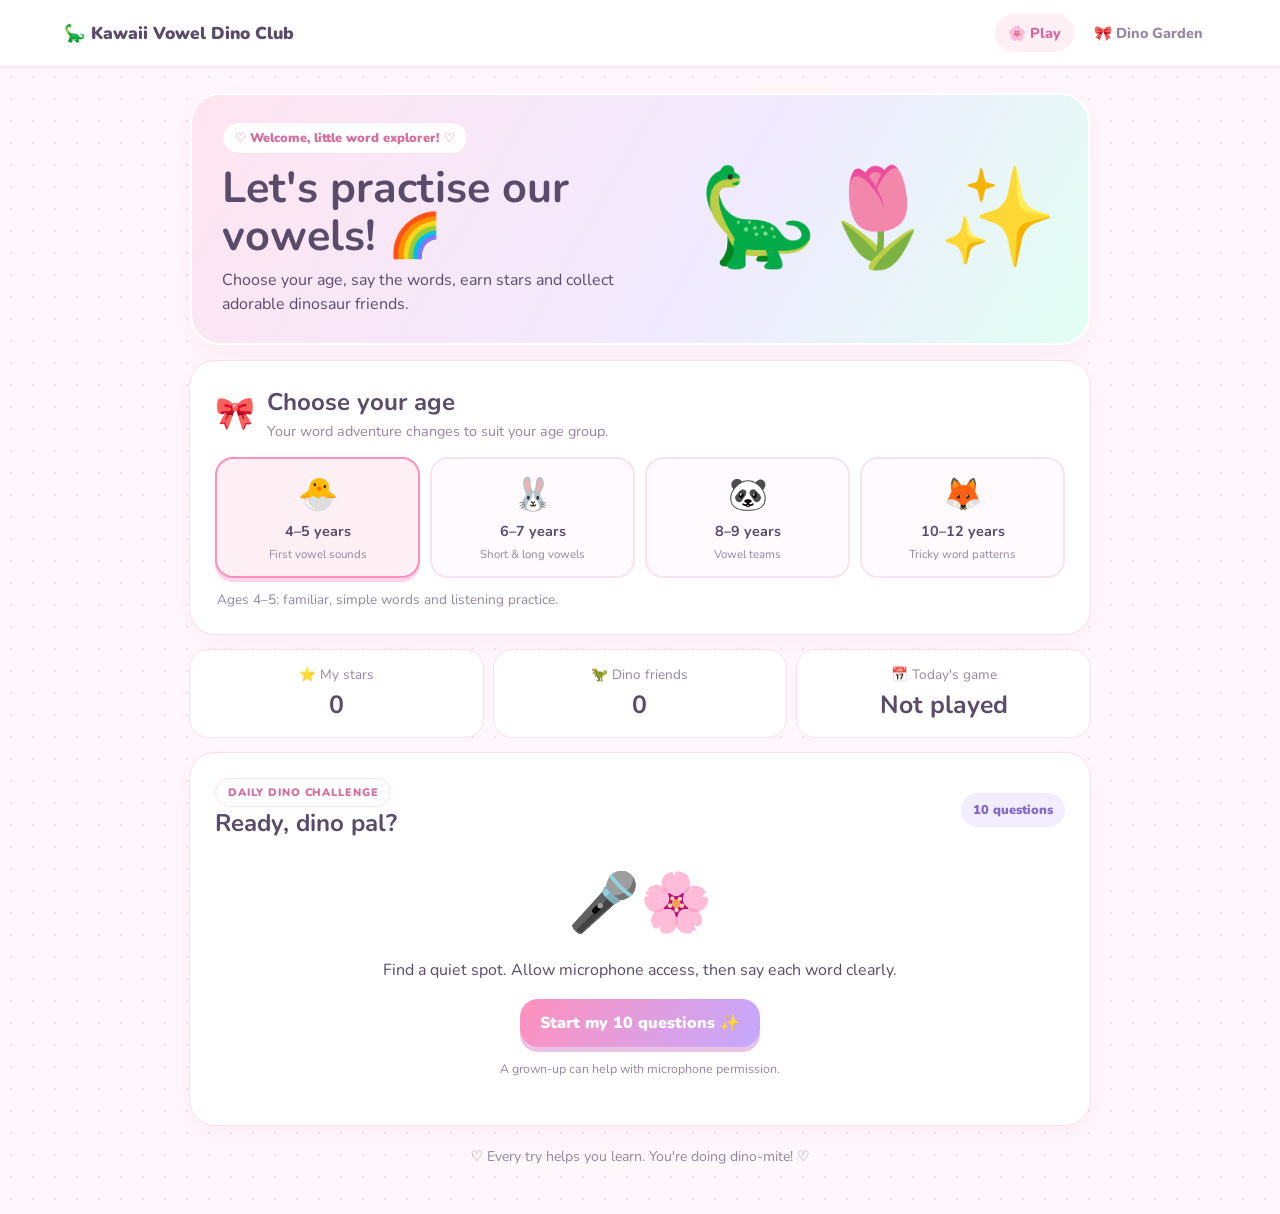
==== index.html @ c69097d3 "Add files via upload" ====
<!doctype html>
<html lang="en">
<head>
<meta charset="utf-8"><meta name="viewport" content="width=device-width,initial-scale=1">
<title>Kawaii Vowel Dino Club</title><link rel="stylesheet" href="style.css">
</head>
<body>
<header class="topbar"><a class="brand" href="index.html">🦕 Kawaii Vowel Dino Club</a><nav><a class="active" href="index.html">🌸 Play</a><a href="collection.html">🎀 Dino Garden</a></nav></header>
<main class="shell">
<section class="hero"><div><span class="bubble">♡ Welcome, little word explorer! ♡</span><h1>Let's practise our vowels! 🌈</h1><p>Choose your age, say the words, earn stars and collect adorable dinosaur friends.</p></div><div class="hero-art">🦕🌷✨</div></section>
<section class="card"><div class="section-title"><span>🎀</span><div><h2>Choose your age</h2><p>Your word adventure changes to suit your age group.</p></div></div>
<div class="age-options">
<button class="age-option selected" data-age="4-5"><span>🐣</span><b>4–5 years</b><small>First vowel sounds</small></button>
<button class="age-option" data-age="6-7"><span>🐰</span><b>6–7 years</b><small>Short & long vowels</small></button>
<button class="age-option" data-age="8-9"><span>🐼</span><b>8–9 years</b><small>Vowel teams</small></button>
<button class="age-option" data-age="10-12"><span>🦊</span><b>10–12 years</b><small>Tricky word patterns</small></button>
</div><p id="ageNote" class="age-note">Ages 4–5: familiar, simple words and listening practice.</p></section>
<section class="stats"><div class="stat"><span>⭐ My stars</span><strong id="stars">0</strong></div><div class="stat"><span>🦖 Dino friends</span><strong id="dinoCount">0</strong></div><div class="stat"><span>📅 Today's game</span><strong id="todayStatus">Not played</strong></div></section>
<section class="card game-card"><div class="game-heading"><div><span class="bubble mini">DAILY DINO CHALLENGE</span><h2 id="gameTitle">Ready, dino pal?</h2></div><span class="counter" id="progressLabel">10 questions</span></div>
<div id="startPanel" class="center-panel"><div class="big-art">🎤🌸</div><p>Find a quiet spot. Allow microphone access, then say each word clearly.</p><button id="startBtn" class="primary">Start my 10 questions ✨</button><p class="tiny">A grown-up can help with microphone permission.</p></div>
<div id="questionPanel" hidden><div class="progress-track"><div id="progressBar"></div></div><p id="questionNumber" class="muted">Question 1 of 10</p><div class="question-box"><div class="word-deco">✿　♡　✿</div><p class="muted">Say this word:</p><div id="word" class="word">cat</div><div id="vowelHint" class="vowel-hint">Short a sound</div></div>
<div class="controls"><button id="listenBtn" class="primary">🎙️ Listen to me</button><button id="hearBtn" class="secondary">🔊 Hear the word</button></div><p id="speechStatus" class="status" aria-live="polite">Tap “Listen to me” and say the word.</p><p id="heardText" class="muted heard"></p><button id="nextBtn" class="primary next" disabled>Next question ➜</button></div>
<div id="resultPanel" hidden class="center-panel"><div id="resultEmoji" class="big-art">🎉</div><h2 id="resultTitle">You did it!</h2><p id="resultSummary"></p><div id="earnedStars" class="earned-stars"></div><p id="dinoReward" class="reward-text"></p><a class="button-link" href="collection.html">Visit my Dino Garden 🌷</a></div>
</section>
<p class="footer-note">♡ Every try helps you learn. You're doing dino-mite! ♡</p>
</main><script src="app.js"></script>
</body></html>
---- style.css ----
@import url('https://fonts.googleapis.com/css2?family=Nunito:wght@400;600;700;800;900&display=swap');
:root{--ink:#594b69;--muted:#94869f;--pink:#ff8fbd;--pinkdark:#d96599;--lav:#bba8f5;--mint:#b9ead8;--line:#f4dce9}
*{box-sizing:border-box}body{margin:0;background:#fff7fb;color:var(--ink);font-family:Nunito,system-ui,sans-serif;background-image:radial-gradient(#f9dce9 1px,transparent 1px);background-size:22px 22px}
.topbar{display:flex;justify-content:space-between;align-items:center;gap:12px;padding:14px max(5vw,18px);background:#fff;border-bottom:2px solid #ffe5ef;flex-wrap:wrap}.brand{font-weight:900;color:var(--ink);text-decoration:none;font-size:1.08rem}nav{display:flex;gap:7px}nav a{padding:9px 13px;border-radius:22px;color:var(--muted);text-decoration:none;font-weight:800;font-size:.9rem}nav a.active,nav a:hover{background:#fff0f6;color:var(--pinkdark)}
.shell{width:min(900px,92vw);margin:25px auto 48px}.hero{display:flex;align-items:center;justify-content:space-between;gap:20px;padding:27px 30px;border:2px solid white;border-radius:30px;background:linear-gradient(120deg,#ffe5f0,#f0eaff 60%,#e2fff3);box-shadow:0 8px 25px #e7c8d833;margin-bottom:16px}.hero h1{font-size:clamp(1.8rem,4vw,2.7rem);margin:10px 0 7px;line-height:1.12}.hero p{max-width:560px;line-height:1.5;margin:0}.hero-art{font-size:clamp(3.8rem,9vw,6rem);white-space:nowrap}.compact{padding-top:22px;padding-bottom:22px}.bubble{display:inline-block;padding:6px 12px;background:#fff;border:1px solid #ffe0ed;border-radius:20px;color:#d66e9d;font-size:.8rem;font-weight:900}.mini{font-size:.68rem;letter-spacing:.08em}
.card{background:#fff;border:2px solid #fff;outline:1px solid #f8e0eb;border-radius:25px;padding:23px;margin:16px 0;box-shadow:0 8px 25px #e7c8d829}.section-title{display:flex;align-items:center;gap:12px;margin-bottom:16px}.section-title>span{font-size:2rem}.section-title h2,.game-heading h2{margin:0 0 3px}.section-title p{margin:0;color:var(--muted);font-size:.9rem}
.age-options{display:grid;grid-template-columns:repeat(4,1fr);gap:10px}.age-option{border:2px solid #f6e4ee;background:#fffafd;border-radius:18px;padding:14px 8px;color:var(--ink);font:inherit;cursor:pointer;display:flex;flex-direction:column;align-items:center;gap:5px;transition:.15s}.age-option:hover{transform:translateY(-2px)}.age-option span{font-size:2rem}.age-option b{font-size:.9rem}.age-option small{font-size:.72rem;color:var(--muted)}.age-option.selected{border-color:var(--pink);background:#fff0f6;box-shadow:0 4px 0 #ffd7e7}.age-note{font-size:.85rem;color:var(--muted);margin:12px 2px 0}
.stats{display:grid;grid-template-columns:repeat(3,1fr);gap:11px;margin:16px 0}.stat{background:#fff;border:2px solid #fff;outline:1px solid #f8e0eb;border-radius:18px;padding:13px;text-align:center}.stat span{display:block;color:var(--muted);font-size:.85rem}.stat strong{display:block;font-size:1.55rem;margin-top:4px}
.game-card{min-height:360px}.game-heading{display:flex;justify-content:space-between;align-items:center;gap:12px}.counter{background:#f2edff;color:#8469c9;border-radius:22px;padding:8px 12px;font-size:.8rem;font-weight:900}.center-panel{text-align:center;max-width:580px;margin:22px auto}.center-panel p{line-height:1.55}.big-art{font-size:3.6rem;margin:8px}.primary,.secondary,.button-link{display:inline-block;border:0;border-radius:18px;padding:13px 20px;font:inherit;font-weight:900;cursor:pointer;text-decoration:none;transition:.15s}.primary,.button-link{background:linear-gradient(120deg,#ff91bd,#c4a9ff);color:white;box-shadow:0 5px 0 #e9c4e4}.primary:hover,.button-link:hover{transform:translateY(-2px)}.secondary{background:#eaf8f1;color:#4e8d78;margin-left:8px}.primary:disabled{opacity:.45;cursor:not-allowed;transform:none}.tiny{font-size:.78rem;color:var(--muted)}.muted{color:var(--muted)}.progress-track{height:11px;background:#f5eaf1;border-radius:20px;overflow:hidden;margin:16px 0 8px}.progress-track div{height:100%;width:0;background:linear-gradient(90deg,#ff9fc5,#bba8f5);transition:width .25s}.question-box{text-align:center;background:linear-gradient(135deg,#fff4f8,#f7f3ff);border:1px dashed #efcde0;border-radius:22px;padding:18px;margin:12px 0}.word-deco{color:#eaa5c5}.word{font-size:clamp(2.8rem,8vw,4.3rem);font-weight:900;color:#a17bd7;letter-spacing:.03em}.vowel-hint{color:var(--muted);margin-top:4px}.controls{text-align:center}.status{text-align:center;font-weight:900;min-height:24px}.status.good{color:#399879}.status.try{color:#d38b48}.heard{text-align:center;min-height:20px}.next{display:block;margin:12px auto 0}.earned-stars{font-size:2rem;letter-spacing:5px;margin:12px}.reward-text{background:#fff5fa;padding:12px;border-radius:16px}.footer-note{text-align:center;color:var(--muted);font-size:.88rem;margin:22px}.footer-note a{color:var(--pinkdark);font-weight:900}.dino-grid{display:grid;grid-template-columns:repeat(auto-fill,minmax(145px,1fr));gap:12px}.dino{border:1px solid #f4dce9;border-radius:19px;padding:14px;text-align:center;background:#fffafd}.dino .emoji{font-size:2.5rem}.dino strong{display:block;margin:5px 0}.dino small{color:var(--muted)}.dino.locked{opacity:.5;filter:grayscale(.8)}.history-item{display:flex;justify-content:space-between;gap:12px;align-items:center;padding:13px 0;border-bottom:1px solid var(--line)}.history-item:last-child{border:0}.history-item strong{display:block}.empty{padding:20px;text-align:center;color:var(--muted);background:#fffafd;border-radius:14px}.progress-summary{font-weight:800;color:#8268bb}.chart-wrap{width:100%;overflow:hidden;margin:10px 0}.chart-wrap canvas{width:100%;height:auto}.reset{margin-top:10px}
@media(max-width:650px){.hero{padding:21px;align-items:flex-start}.hero-art{font-size:3rem}.age-options{grid-template-columns:repeat(2,1fr)}.stats{grid-template-columns:1fr}.card{padding:18px}.secondary{margin:8px 0 0}.game-heading{align-items:flex-start}}
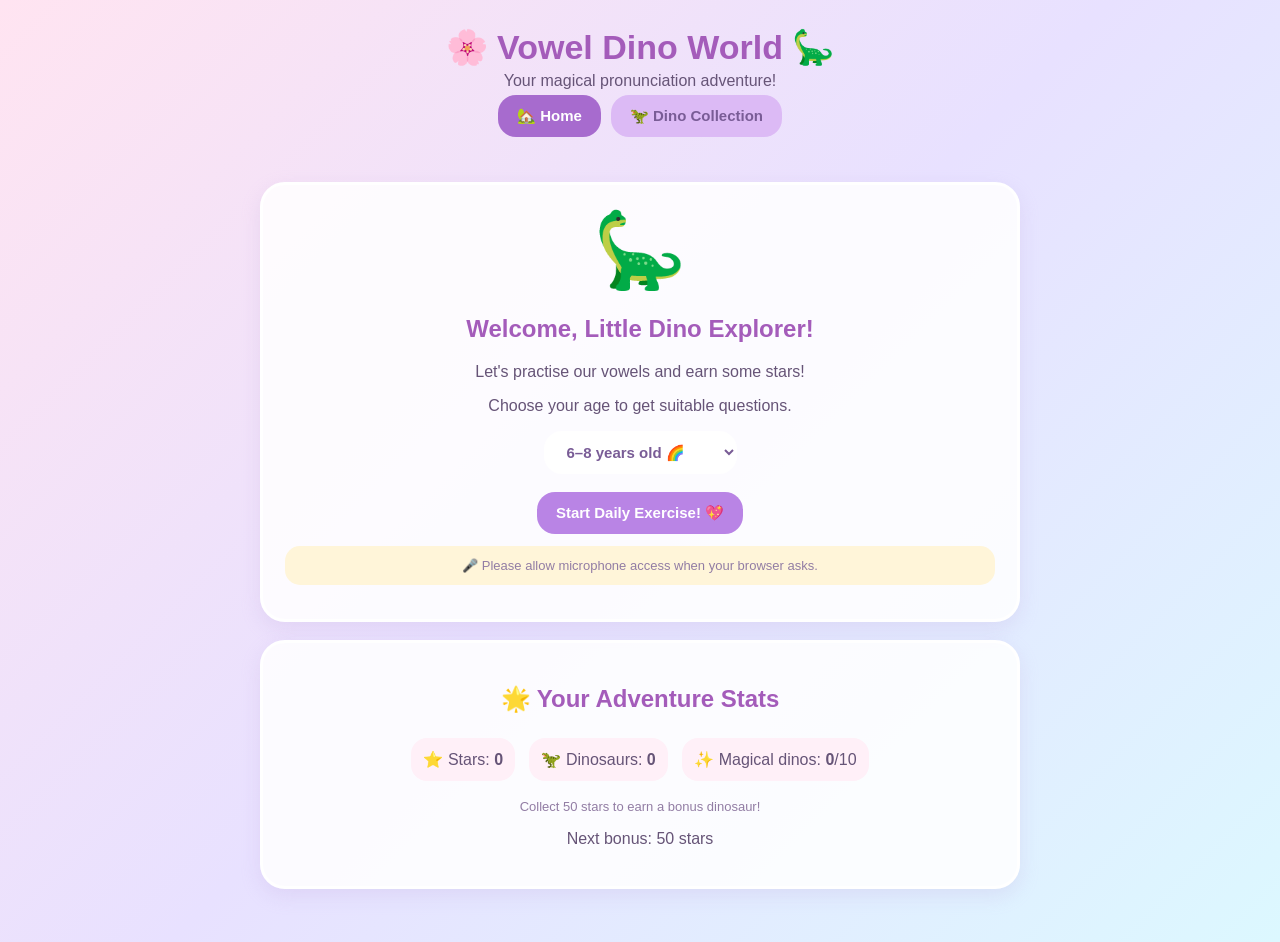
==== commit be212909: "Refactor index.html for improved structure and style" ====
--- a/index.html
+++ b/index.html
@@ -1,27 +1,407 @@
-<!doctype html>
+
+<!DOCTYPE html>
 <html lang="en">
 <head>
-<meta charset="utf-8"><meta name="viewport" content="width=device-width,initial-scale=1">
-<title>Kawaii Vowel Dino Club</title><link rel="stylesheet" href="style.css">
+<meta charset="UTF-8">
+<meta name="viewport" content="width=device-width, initial-scale=1.0">
+<title>Vowel Dino World 🦕</title>
+<style>
+*{box-sizing:border-box}
+body{
+ margin:0;font-family:'Trebuchet MS',sans-serif;
+ background:linear-gradient(135deg,#ffe4f1,#e8e1ff,#dcf8ff);
+ color:#665477;min-height:100vh;
+}
+header{text-align:center;padding:22px 12px}
+header h1{font-size:34px;margin:5px;color:#a45cba}
+header p{margin:5px}
+nav{display:flex;justify-content:center;gap:10px;flex-wrap:wrap}
+button,select{
+ border:0;border-radius:18px;padding:12px 19px;
+ font-size:15px;font-weight:bold;cursor:pointer;
+ transition:.15s;background:#fff;color:#795c96;
+}
+button:hover{transform:scale(1.04)}
+button:active{transform:scale(.97)}
+button:disabled{opacity:.5;cursor:not-allowed}
+.navbtn{background:#dcbaf5}
+.navbtn.active{background:#a76bce;color:white}
+.card{
+ background:#ffffffdf;border:3px solid #fff;
+ border-radius:25px;padding:22px;margin:18px auto;
+ max-width:760px;box-shadow:0 7px 20px #b79bd533;
+ text-align:center;
+}
+.page{display:none;padding:5px 14px 35px}
+.page.active{display:block}
+h2{color:#a45cba}
+.bigdino{font-size:75px}
+.small{font-size:13px;color:#927da4}
+.primary{background:#b984e5;color:white}
+.pink{background:#ffb9d7;color:#794a72}
+.blue{background:#a8dff5;color:#426c80}
+.green{background:#b7eacb;color:#47765b}
+.yellow{background:#ffe49b;color:#82672f}
+#progress{height:13px;background:#eee0f5;border-radius:20px;overflow:hidden;margin:15px 0}
+#bar{height:100%;width:0;background:#b984e5;transition:.3s}
+.options{display:flex;flex-wrap:wrap;justify-content:center;gap:10px;margin:18px}
+.options button{min-width:100px}
+.stat{display:inline-block;background:#fff0f8;border-radius:16px;padding:12px;margin:5px}
+.dinogrid{display:grid;grid-template-columns:repeat(auto-fit,minmax(125px,1fr));gap:12px}
+.dinocard{background:#fff0f8;border-radius:20px;padding:15px}
+.dinocard .emoji{font-size:45px}
+.dinocard.locked{opacity:.4;filter:grayscale(1)}
+.historyitem{background:#fff0f8;border-radius:15px;padding:12px;margin:9px;text-align:left}
+input[type=text]{padding:12px;border:2px solid #e5c9f5;border-radius:15px;width:80%;max-width:300px}
+.notice{background:#fff5d9;padding:12px;border-radius:15px;margin:12px auto}
+</style>
 </head>
 <body>
-<header class="topbar"><a class="brand" href="index.html">🦕 Kawaii Vowel Dino Club</a><nav><a class="active" href="index.html">🌸 Play</a><a href="collection.html">🎀 Dino Garden</a></nav></header>
-<main class="shell">
-<section class="hero"><div><span class="bubble">♡ Welcome, little word explorer! ♡</span><h1>Let's practise our vowels! 🌈</h1><p>Choose your age, say the words, earn stars and collect adorable dinosaur friends.</p></div><div class="hero-art">🦕🌷✨</div></section>
-<section class="card"><div class="section-title"><span>🎀</span><div><h2>Choose your age</h2><p>Your word adventure changes to suit your age group.</p></div></div>
-<div class="age-options">
-<button class="age-option selected" data-age="4-5"><span>🐣</span><b>4–5 years</b><small>First vowel sounds</small></button>
-<button class="age-option" data-age="6-7"><span>🐰</span><b>6–7 years</b><small>Short & long vowels</small></button>
-<button class="age-option" data-age="8-9"><span>🐼</span><b>8–9 years</b><small>Vowel teams</small></button>
-<button class="age-option" data-age="10-12"><span>🦊</span><b>10–12 years</b><small>Tricky word patterns</small></button>
-</div><p id="ageNote" class="age-note">Ages 4–5: familiar, simple words and listening practice.</p></section>
-<section class="stats"><div class="stat"><span>⭐ My stars</span><strong id="stars">0</strong></div><div class="stat"><span>🦖 Dino friends</span><strong id="dinoCount">0</strong></div><div class="stat"><span>📅 Today's game</span><strong id="todayStatus">Not played</strong></div></section>
-<section class="card game-card"><div class="game-heading"><div><span class="bubble mini">DAILY DINO CHALLENGE</span><h2 id="gameTitle">Ready, dino pal?</h2></div><span class="counter" id="progressLabel">10 questions</span></div>
-<div id="startPanel" class="center-panel"><div class="big-art">🎤🌸</div><p>Find a quiet spot. Allow microphone access, then say each word clearly.</p><button id="startBtn" class="primary">Start my 10 questions ✨</button><p class="tiny">A grown-up can help with microphone permission.</p></div>
-<div id="questionPanel" hidden><div class="progress-track"><div id="progressBar"></div></div><p id="questionNumber" class="muted">Question 1 of 10</p><div class="question-box"><div class="word-deco">✿　♡　✿</div><p class="muted">Say this word:</p><div id="word" class="word">cat</div><div id="vowelHint" class="vowel-hint">Short a sound</div></div>
-<div class="controls"><button id="listenBtn" class="primary">🎙️ Listen to me</button><button id="hearBtn" class="secondary">🔊 Hear the word</button></div><p id="speechStatus" class="status" aria-live="polite">Tap “Listen to me” and say the word.</p><p id="heardText" class="muted heard"></p><button id="nextBtn" class="primary next" disabled>Next question ➜</button></div>
-<div id="resultPanel" hidden class="center-panel"><div id="resultEmoji" class="big-art">🎉</div><h2 id="resultTitle">You did it!</h2><p id="resultSummary"></p><div id="earnedStars" class="earned-stars"></div><p id="dinoReward" class="reward-text"></p><a class="button-link" href="collection.html">Visit my Dino Garden 🌷</a></div>
+
+<header>
+ <h1>🌸 Vowel Dino World 🦕</h1>
+ <p>Your magical pronunciation adventure!</p>
+ <nav>
+  <button class="navbtn active" onclick="showPage('home',this)">🏡 Home</button>
+  <button class="navbtn" onclick="showPage('collection',this)">🦖 Dino Collection</button>
+ </nav>
+</header>
+
+<!-- PAGE ONE -->
+<section id="home" class="page active">
+ <div class="card">
+  <div class="bigdino">🦕</div>
+  <h2>Welcome, Little Dino Explorer!</h2>
+  <p>Let's practise our vowels and earn some stars!</p>
+  <p>Choose your age to get suitable questions.</p>
+  <select id="age">
+   <option value="young">3–5 years old 🌼</option>
+   <option value="middle" selected>6–8 years old 🌈</option>
+   <option value="older">9–12 years old ⭐</option>
+   <option value="teen">13–17 years old 🚀</option>
+  </select>
+  <br><br>
+  <button class="primary" onclick="startGame()">Start Daily Exercise! 💖</button>
+  <div class="notice small">🎤 Please allow microphone access when your browser asks.</div>
+ </div>
+
+ <div class="card">
+  <h2>🌟 Your Adventure Stats</h2>
+  <div class="stat">⭐ Stars: <b id="stars">0</b></div>
+  <div class="stat">🦖 Dinosaurs: <b id="dinoCount">0</b></div>
+  <div class="stat">✨ Magical dinos: <b id="magicCount">0</b>/10</div>
+  <p class="small">Collect 50 stars to earn a bonus dinosaur!</p>
+  <p id="bonusStatus">Next bonus: 50 stars</p>
+ </div>
+
+ <div class="card" id="game" style="display:none">
+  <h2 id="questionTitle">Question 1 of 10</h2>
+  <div id="progress"><div id="bar"></div></div>
+  <div class="bigdino" id="questionEmoji">🦕</div>
+  <h2 id="questionWord">Apple</h2>
+  <p id="questionHint">Say this word aloud!</p>
+  <p class="small" id="targetVowel"></p>
+  <button class="primary" id="listenBtn" onclick="listen()">🎤 Listen to me!</button>
+  <p id="listenStatus">Press the microphone and say the word.</p>
+  <p class="small">Your browser may ask for microphone permission.</p>
+  <div id="fallback" style="display:none">
+   <p>Microphone recognition is unavailable. Type the word you said:</p>
+   <input type="text" id="typedWord" placeholder="Type the word here">
+   <button class="blue" onclick="checkTyped()">Check answer</button>
+  </div>
+  <button class="green" id="nextBtn" style="display:none" onclick="nextQuestion()">Next question ➜</button>
+  <p class="small" id="questionFeedback"></p>
+ </div>
+
+ <div class="card" id="result" style="display:none">
+  <div class="bigdino" id="resultEmoji">🏆</div>
+  <h2>Exercise Complete!</h2>
+  <h2 id="resultScore">0 / 10</h2>
+  <p id="resultMessage"></p>
+  <h2 id="earnedStars">⭐</h2>
+  <h2 id="earnedDino"></h2>
+  <button class="pink" onclick="showPage('collection')">See my dinosaurs 🦖</button>
+  <button class="primary" onclick="startGame()">Play again 🌸</button>
+ </div>
 </section>
-<p class="footer-note">♡ Every try helps you learn. You're doing dino-mite! ♡</p>
-</main><script src="app.js"></script>
-</body></html>+
+<!-- PAGE TWO -->
+<section id="collection" class="page">
+ <div class="card">
+  <h2>🌈 My Dino Collection</h2>
+  <p>Collect all 10 magical dinosaurs!</p>
+  <div class="stat">⭐ <b id="collectionStars">0</b> stars</div>
+  <div class="stat">🦕 <b id="collectionCount">0</b> dinosaurs</div>
+  <h3>✨ Magical Dinosaurs</h3>
+  <div class="dinogrid" id="magicalGrid"></div>
+  <h3>🌸 Baby Dinosaurs</h3>
+  <div class="dinogrid" id="babyGrid"></div>
+  <h3>😅 Grumpy Dinosaurs</h3>
+  <div class="dinogrid" id="grumpyGrid"></div>
+ </div>
+
+ <div class="card">
+  <h2>📖 Exercise History</h2>
+  <div id="history"><p>No exercises yet. Let's play!</p></div>
+  <button class="pink" onclick="showPage('home')">Back to Home 🏡</button>
+ </div>
+</section>
+
+<script>
+const questions={
+ young:[
+  ["Apple","A","🍎"],["Egg","E","🥚"],["Igloo","I","🏠"],
+  ["Octopus","O","🐙"],["Umbrella","U","☂️"],
+  ["Ant","A","🐜"],["Elephant","E","🐘"],
+  ["Insect","I","🐞"],["Ostrich","O","🐦"],["Unicorn","U","🦄"]
+ ],
+ middle:[
+  ["Apple","A","🍎"],["Elephant","E","🐘"],["Insect","I","🐞"],
+  ["Octopus","O","🐙"],["Umbrella","U","☂️"],
+  ["Alligator","A","🐊"],["Engine","E","🚂"],
+  ["Igloo","I","🏠"],["Orange","O","🍊"],["Unicorn","U","🦄"]
+ ],
+ older:[
+  ["Astronaut","A","👨‍🚀"],["Envelope","E","✉️"],["Island","I","🏝️"],
+  ["Oxygen","O","🫧"],["Universe","U","🌌"],
+  ["Animal","A","🐾"],["Energy","E","⚡"],
+  ["Imagine","I","💭"],["Ocean","O","🌊"],["Unique","U","💎"]
+ ],
+ teen:[
+  ["Adventure","A","🗺️"],["Education","E","📚"],["Incredible","I","✨"],
+  ["Opportunity","O","🌟"],["Universe","U","🌌"],
+  ["Amazing","A","🌈"],["Experiment","E","🧪"],
+  ["Independent","I","🦋"],["Observation","O","🔭"],["Understanding","U","💡"]
+ ]
+};
+
+const magical=[
+ ["🌈","Rainbow Rex"],["🦄","Unicorn Dino"],["🌙","Moonlight Dino"],
+ ["🧚","Fairy Dino"],["💎","Crystal Dino"],["🌸","Blossom Dino"],
+ ["⭐","Starlight Dino"],["❄️","Ice Princess Dino"],
+ ["🔥","Flame Dino"],["🌊","Ocean Magic Dino"]
+];
+const babies=[
+ ["🦕","Baby Green Dino"],["🦖","Baby T-Rex"],
+ ["🐣","Tiny Dino"],["🌷","Flower Dino"],["🍓","Berry Dino"]
+];
+const grumpies=[
+ ["😤","Grumpy Dino"],["🥴","Sleepy Dino"],["🤪","Silly Dino"]
+];
+
+let data=JSON.parse(localStorage.getItem("vowelDinoSave")||"null")||{
+ stars:0,magical:[],babies:[],grumpies:[],history:[],bonusMilestones:0
+};
+let quiz=[],index=0,correct=0,earned=0,locked=false,recognition=null;
+
+function save(){
+ localStorage.setItem("vowelDinoSave",JSON.stringify(data));
+ updateStats();
+}
+function showPage(id,button){
+ document.querySelectorAll(".page").forEach(p=>p.classList.remove("active"));
+ document.getElementById(id).classList.add("active");
+ document.querySelectorAll(".navbtn").forEach(b=>b.classList.remove("active"));
+ if(button)button.classList.add("active");
+ if(id==="collection")renderCollection();
+}
+function updateStats(){
+ document.getElementById("stars").textContent=data.stars;
+ document.getElementById("dinoCount").textContent=
+ data.magical.length+data.babies.length+data.grumpies.length;
+ document.getElementById("magicCount").textContent=data.magical.length;
+ document.getElementById("collectionStars").textContent=data.stars;
+ document.getElementById("collectionCount").textContent=
+ data.magical.length+data.babies.length+data.grumpies.length;
+ document.getElementById("bonusStatus").textContent=
+ "Next bonus: "+(Math.floor(data.stars/50)+1)*50+" stars";
+}
+function startGame(){
+ const level=document.getElementById("age").value;
+ quiz=[...questions[level]].sort(()=>Math.random()-.5);
+ index=0;correct=0;earned=0;
+ document.getElementById("result").style.display="none";
+ document.getElementById("game").style.display="block";
+ showPage("home");
+ displayQuestion();
+}
+function displayQuestion(){
+ locked=false;
+ const q=quiz[index];
+ document.getElementById("questionTitle").textContent=
+ "Question "+(index+1)+" of 10";
+ document.getElementById("bar").style.width=(index*10)+"%";
+ document.getElementById("questionWord").textContent=q[0];
+ document.getElementById("questionEmoji").textContent=q[2];
+ document.getElementById("targetVowel").textContent=
+ "Listen for the vowel: "+q[1];
+ document.getElementById("listenStatus").textContent=
+ "Press the microphone and say the word.";
+ document.getElementById("questionFeedback").textContent="";
+ document.getElementById("nextBtn").style.display="none";
+ document.getElementById("listenBtn").style.display="inline-block";
+ document.getElementById("fallback").style.display="none";
+ document.getElementById("typedWord").value="";
+}
+function listen(){
+ const SpeechRecognition=window.SpeechRecognition||
+ window.webkitSpeechRecognition;
+ if(!SpeechRecognition){
+  document.getElementById("fallback").style.display="block";
+  document.getElementById("listenStatus").textContent=
+  "Voice recognition is not supported in this browser.";
+  return;
+ }
+ if(recognition)recognition.abort();
+ recognition=new SpeechRecognition();
+ recognition.lang="en-SG";
+ recognition.continuous=false;
+ recognition.interimResults=false;
+ recognition.maxAlternatives=3;
+ document.getElementById("listenStatus").textContent="🎤 Listening...";
+ document.getElementById("listenBtn").disabled=true;
+ recognition.onresult=e=>{
+  let transcript=e.results[0][0].transcript;
+  checkAnswer(transcript);
+ };
+ recognition.onerror=e=>{
+  document.getElementById("listenStatus").textContent=
+  "Couldn't hear that clearly. Please try again!";
+  document.getElementById("listenBtn").disabled=false;
+ };
+ recognition.onend=()=>{
+  document.getElementById("listenBtn").disabled=false;
+ };
+ recognition.start();
+}
+function checkTyped(){
+ checkAnswer(document.getElementById("typedWord").value);
+}
+function checkAnswer(spoken){
+ if(locked)return;
+ const expected=quiz[index][0].toLowerCase();
+ const heard=spoken.toLowerCase().replace(/[^a-z]/g," ").trim();
+ const words=heard.split(/\s+/);
+ const isCorrect=words.some(w=>w===expected);
+ locked=true;
+ document.getElementById("listenBtn").style.display="none";
+ document.getElementById("fallback").style.display="none";
+ document.getElementById("listenStatus").textContent=
+ "I heard: "+spoken;
+ if(isCorrect){
+  correct++;
+  document.getElementById("questionFeedback").textContent=
+  "🎉 Wonderful! You got it right!";
+ }else{
+  document.getElementById("questionFeedback").textContent=
+  "🌸 Good try! The word was "+quiz[index][0]+". Keep practising!";
+ }
+ document.getElementById("nextBtn").style.display="inline-block";
+ document.getElementById("nextBtn").textContent=
+ index===9?"See my results 🏆":"Next question ➜";
+}
+function nextQuestion(){
+ index++;
+ if(index<10)displayQuestion();
+ else finishGame();
+}
+function addDino(type,item){
+ if(type==="magical"){
+  if(!data.magical.includes(item))data.magical.push(item);
+ }else if(type==="baby"){
+  data.babies.push(item);
+ }else{
+  data.grumpies.push(item);
+ }
+}
+function finishGame(){
+ const percentage=correct*10;
+ earned=correct===10?3:correct===9?2:correct===8?1:0;
+ data.stars+=earned;
+ let reward,emoji,type,item;
+ if(percentage>=90){
+  type="magical";
+  item=data.magical.length%magical.length;
+  addDino(type,item);
+  reward=magical[item][1];
+  emoji=magical[item][0];
+ }else if(percentage>=51){
+  type="baby";
+  item=data.babies.length%babies.length;
+  addDino(type,item);
+  reward=babies[item][1];
+  emoji=babies[item][0];
+ }else{
+  type="grumpy";
+  item=data.grumpies.length%grumpies.length;
+  addDino(type,item);
+  reward=grumpies[item][1];
+  emoji=grumpies[item][0];
+ }
+ // One bonus dinosaur for every new 50-star milestone.
+ let bonus="";
+ let milestones=Math.floor(data.stars/50);
+ while(data.bonusMilestones<milestones){
+  data.bonusMilestones++;
+  let bonusIndex=data.babies.length%babies.length;
+  addDino("baby",bonusIndex);
+  bonus+=" 🎁 Bonus: "+babies[bonusIndex][1]+"!";
+ }
+ const date=new Date().toLocaleDateString();
+ data.history.unshift({
+  date,correct,percentage,stars:earned,reward,emoji,bonus
+ });
+ data.history=data.history.slice(0,100);
+ save();
+ document.getElementById("game").style.display="none";
+ document.getElementById("result").style.display="block";
+ document.getElementById("resultEmoji").textContent=emoji;
+ document.getElementById("resultScore").textContent=
+ correct+" / 10 ("+percentage+"%)";
+ document.getElementById("resultMessage").textContent=
+ percentage>=90?"Amazing! You earned a magical dinosaur! ✨":
+ percentage>=51?"Great effort! You earned a baby dinosaur! 🌸":
+ "Keep practising! Your grumpy dinosaur is waiting for you! 💕";
+ document.getElementById("earnedStars").textContent=
+ earned+" star"+(earned===1?"":"s")+" earned! ⭐";
+ document.getElementById("earnedDino").textContent=
+ "You earned "+reward+" "+emoji+bonus;
+ document.getElementById("bar").style.width="100%";
+}
+function renderCollection(){
+ updateStats();
+ renderGroup("magicalGrid",magical,data.magical,true);
+ renderGroup("babyGrid",babies,data.babies,false);
+ renderGroup("grumpyGrid",grumpies,data.grumpies,false);
+ const history=document.getElementById("history");
+ history.innerHTML="";
+ if(!data.history.length){
+  history.innerHTML="<p>No exercises yet. Let's play!</p>";
+ }else{
+  data.history.forEach(h=>{
+   const div=document.createElement("div");
+   div.className="historyitem";
+   div.textContent="📅 "+h.date+" | "+h.correct+
+   "/10 correct | "+h.percentage+"% | "+h.stars+
+   " ⭐ | "+h.emoji+" "+h.reward+(h.bonus||"");
+   history.appendChild(div);
+  });
+ }
+}
+function renderGroup(id,list,unlocked,unique){
+ const grid=document.getElementById(id);
+ grid.innerHTML="";
+ list.forEach((d,i)=>{
+  const has=unique?unlocked.includes(i):unlocked.includes(i);
+  const div=document.createElement("div");
+  div.className="dinocard "+(has?"":"locked");
+  div.innerHTML="<div class='emoji'>"+(has?d[0]:"🔒")+
+  "</div><b>"+(has?d[1]:"???")+"</b>";
+  grid.appendChild(div);
+ });
+}
+updateStats();
+renderCollection();
+</script>
+</body>
+</html>
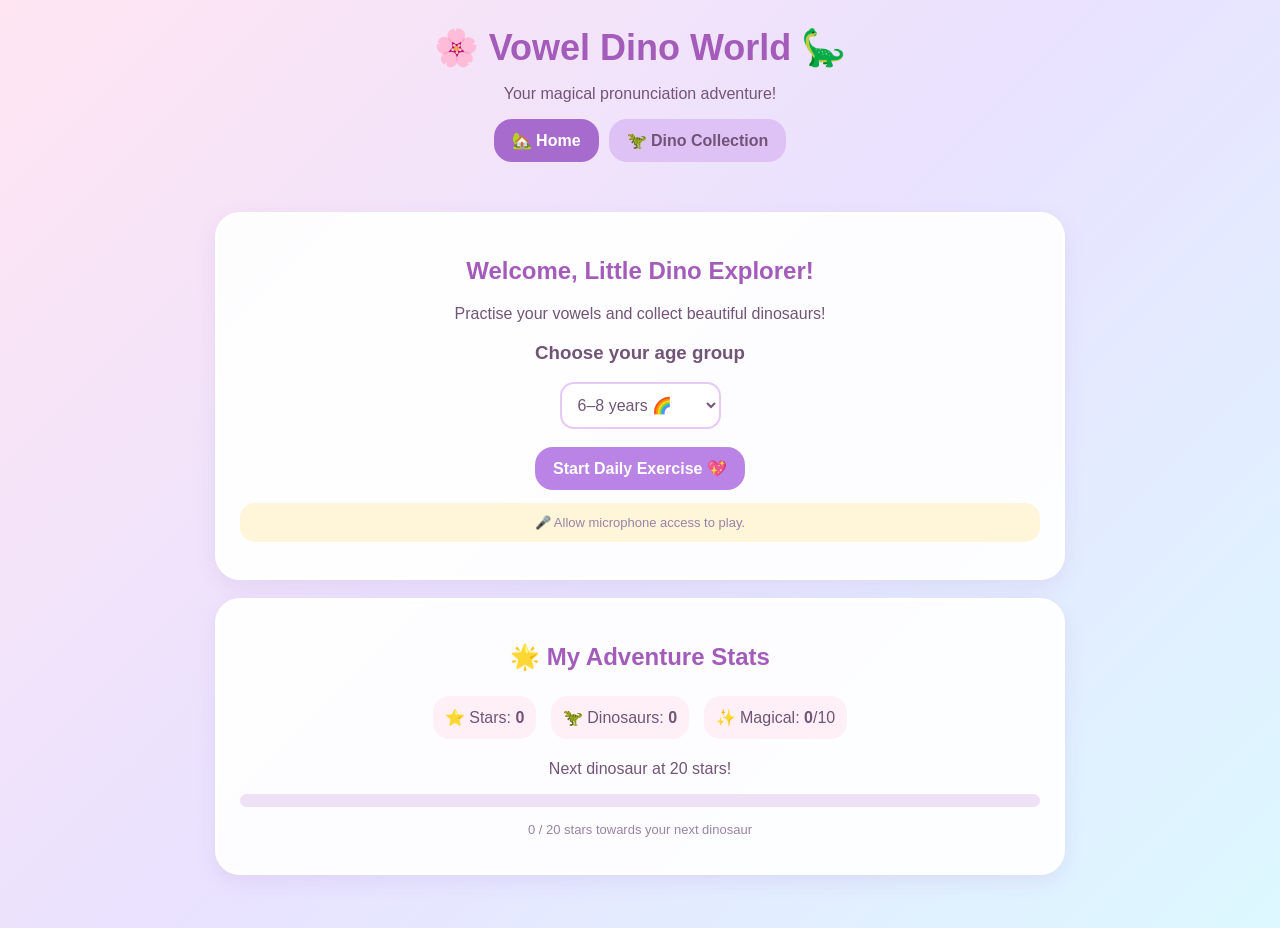
==== commit 5249c5fa: "Update print statement from 'Hello' to 'Goodbye'" ====
--- a/index.html
+++ b/index.html
@@ -3,405 +3,782 @@
 <html lang="en">
 <head>
 <meta charset="UTF-8">
-<meta name="viewport" content="width=device-width, initial-scale=1.0">
-<title>Vowel Dino World 🦕</title>
+<meta name="viewport" content="width=device-width, initial-scale=1">
+<title>Vowel Dino World</title>
 <style>
 *{box-sizing:border-box}
 body{
- margin:0;font-family:'Trebuchet MS',sans-serif;
- background:linear-gradient(135deg,#ffe4f1,#e8e1ff,#dcf8ff);
- color:#665477;min-height:100vh;
+ margin:0;font-family:"Trebuchet MS",Arial,sans-serif;
+ color:#725477;
+ background:linear-gradient(135deg,#ffe5f2,#e9e2ff,#dcf8ff);
 }
 header{text-align:center;padding:22px 12px}
-header h1{font-size:34px;margin:5px;color:#a45cba}
-header p{margin:5px}
+header h1{color:#a45cba;font-size:36px;margin:5px}
 nav{display:flex;justify-content:center;gap:10px;flex-wrap:wrap}
-button,select{
- border:0;border-radius:18px;padding:12px 19px;
- font-size:15px;font-weight:bold;cursor:pointer;
- transition:.15s;background:#fff;color:#795c96;
+button,select,input{font:inherit}
+button{
+ border:0;border-radius:18px;padding:12px 18px;
+ font-weight:bold;cursor:pointer;color:#725477;
+ background:white;transition:.15s;
 }
 button:hover{transform:scale(1.04)}
-button:active{transform:scale(.97)}
 button:disabled{opacity:.5;cursor:not-allowed}
-.navbtn{background:#dcbaf5}
+.primary{background:#b984e5;color:white}
+.pink{background:#ffb9d7}
+.green{background:#b8ebca}
+.navbtn{background:#dfc2f5}
 .navbtn.active{background:#a76bce;color:white}
+.page{display:none;padding:10px 14px 35px}
+.page.active{display:block}
 .card{
- background:#ffffffdf;border:3px solid #fff;
+ background:#ffffffed;border:3px solid white;
  border-radius:25px;padding:22px;margin:18px auto;
- max-width:760px;box-shadow:0 7px 20px #b79bd533;
- text-align:center;
-}
-.page{display:none;padding:5px 14px 35px}
-.page.active{display:block}
+ max-width:850px;text-align:center;
+ box-shadow:0 7px 20px #b79bd533;
+}
 h2{color:#a45cba}
-.bigdino{font-size:75px}
-.small{font-size:13px;color:#927da4}
-.primary{background:#b984e5;color:white}
-.pink{background:#ffb9d7;color:#794a72}
-.blue{background:#a8dff5;color:#426c80}
-.green{background:#b7eacb;color:#47765b}
-.yellow{background:#ffe49b;color:#82672f}
-#progress{height:13px;background:#eee0f5;border-radius:20px;overflow:hidden;margin:15px 0}
-#bar{height:100%;width:0;background:#b984e5;transition:.3s}
-.options{display:flex;flex-wrap:wrap;justify-content:center;gap:10px;margin:18px}
-.options button{min-width:100px}
-.stat{display:inline-block;background:#fff0f8;border-radius:16px;padding:12px;margin:5px}
-.dinogrid{display:grid;grid-template-columns:repeat(auto-fit,minmax(125px,1fr));gap:12px}
-.dinocard{background:#fff0f8;border-radius:20px;padding:15px}
-.dinocard .emoji{font-size:45px}
-.dinocard.locked{opacity:.4;filter:grayscale(1)}
-.historyitem{background:#fff0f8;border-radius:15px;padding:12px;margin:9px;text-align:left}
-input[type=text]{padding:12px;border:2px solid #e5c9f5;border-radius:15px;width:80%;max-width:300px}
-.notice{background:#fff5d9;padding:12px;border-radius:15px;margin:12px auto}
+select,input{
+ border:2px solid #e6c9f5;border-radius:14px;
+ padding:12px;color:#725477;background:white;
+}
+.small{font-size:13px;color:#9983a6}
+.stat{
+ display:inline-block;background:#fff0f8;
+ border-radius:16px;padding:12px;margin:5px;
+}
+#progress{
+ height:13px;background:#eee0f5;
+ border-radius:20px;overflow:hidden;margin:15px 0;
+}
+#bar{height:100%;background:#b984e5;width:0;transition:.3s}
+.notice{background:#fff5d9;padding:12px;border-radius:15px}
+.dinogrid{
+ display:grid;
+ grid-template-columns:repeat(auto-fit,minmax(145px,1fr));
+ gap:14px;
+}
+.dinocard{
+ background:#fff0f8;border:3px solid white;
+ border-radius:20px;padding:10px;min-width:0;
+}
+.dinocard.locked{background:#eeeaf2;opacity:.65}
+.dinopic{
+ width:100%;max-width:155px;height:145px;
+ display:block;margin:auto;
+}
+.dinocard p{font-weight:bold;margin:5px}
+.dinocard .small{font-weight:normal}
+.rewardpic{width:230px;max-width:90%;margin:auto}
+.rewardpic svg{width:100%;height:auto}
+.questionpic{width:190px;height:160px;margin:auto}
+.questionpic svg{width:100%;height:100%}
+.historyitem{
+ background:#fff0f8;border-radius:15px;
+ padding:13px;margin:10px 0;text-align:left;
+}
+.hidden{display:none!important}
+.feedback{font-size:18px;min-height:30px;font-weight:bold}
 </style>
 </head>
+
 <body>
 
 <header>
- <h1>🌸 Vowel Dino World 🦕</h1>
- <p>Your magical pronunciation adventure!</p>
- <nav>
-  <button class="navbtn active" onclick="showPage('home',this)">🏡 Home</button>
-  <button class="navbtn" onclick="showPage('collection',this)">🦖 Dino Collection</button>
- </nav>
+<h1>🌸 Vowel Dino World 🦕</h1>
+<p>Your magical pronunciation adventure!</p>
+<nav>
+<button class="navbtn active" id="homeTab" onclick="showPage('home')">🏡 Home</button>
+<button class="navbtn" id="collectionTab" onclick="showPage('collection')">🦖 Dino Collection</button>
+</nav>
 </header>
 
-<!-- PAGE ONE -->
-<section id="home" class="page active">
- <div class="card">
-  <div class="bigdino">🦕</div>
-  <h2>Welcome, Little Dino Explorer!</h2>
-  <p>Let's practise our vowels and earn some stars!</p>
-  <p>Choose your age to get suitable questions.</p>
-  <select id="age">
-   <option value="young">3–5 years old 🌼</option>
-   <option value="middle" selected>6–8 years old 🌈</option>
-   <option value="older">9–12 years old ⭐</option>
-   <option value="teen">13–17 years old 🚀</option>
-  </select>
-  <br><br>
-  <button class="primary" onclick="startGame()">Start Daily Exercise! 💖</button>
-  <div class="notice small">🎤 Please allow microphone access when your browser asks.</div>
- </div>
-
- <div class="card">
-  <h2>🌟 Your Adventure Stats</h2>
-  <div class="stat">⭐ Stars: <b id="stars">0</b></div>
-  <div class="stat">🦖 Dinosaurs: <b id="dinoCount">0</b></div>
-  <div class="stat">✨ Magical dinos: <b id="magicCount">0</b>/10</div>
-  <p class="small">Collect 50 stars to earn a bonus dinosaur!</p>
-  <p id="bonusStatus">Next bonus: 50 stars</p>
- </div>
-
- <div class="card" id="game" style="display:none">
-  <h2 id="questionTitle">Question 1 of 10</h2>
-  <div id="progress"><div id="bar"></div></div>
-  <div class="bigdino" id="questionEmoji">🦕</div>
-  <h2 id="questionWord">Apple</h2>
-  <p id="questionHint">Say this word aloud!</p>
-  <p class="small" id="targetVowel"></p>
-  <button class="primary" id="listenBtn" onclick="listen()">🎤 Listen to me!</button>
-  <p id="listenStatus">Press the microphone and say the word.</p>
-  <p class="small">Your browser may ask for microphone permission.</p>
-  <div id="fallback" style="display:none">
-   <p>Microphone recognition is unavailable. Type the word you said:</p>
-   <input type="text" id="typedWord" placeholder="Type the word here">
-   <button class="blue" onclick="checkTyped()">Check answer</button>
-  </div>
-  <button class="green" id="nextBtn" style="display:none" onclick="nextQuestion()">Next question ➜</button>
-  <p class="small" id="questionFeedback"></p>
- </div>
-
- <div class="card" id="result" style="display:none">
-  <div class="bigdino" id="resultEmoji">🏆</div>
-  <h2>Exercise Complete!</h2>
-  <h2 id="resultScore">0 / 10</h2>
-  <p id="resultMessage"></p>
-  <h2 id="earnedStars">⭐</h2>
-  <h2 id="earnedDino"></h2>
-  <button class="pink" onclick="showPage('collection')">See my dinosaurs 🦖</button>
-  <button class="primary" onclick="startGame()">Play again 🌸</button>
- </div>
+<!-- HOME PAGE -->
+<section class="page active" id="home">
+
+<div class="card">
+<h2>Welcome, Little Dino Explorer!</h2>
+<p>Practise your vowels and collect beautiful dinosaurs!</p>
+
+<h3>Choose your age group</h3>
+<select id="age">
+<option value="young">3–5 years 🌼</option>
+<option value="middle" selected>6–8 years 🌈</option>
+<option value="older">9–12 years ⭐</option>
+<option value="teen">13–17 years 🚀</option>
+</select>
+<br><br>
+<button class="primary" onclick="startGame()">Start Daily Exercise 💖</button>
+<p class="notice small">🎤 Allow microphone access to play.</p>
+</div>
+
+<div class="card">
+<h2>🌟 My Adventure Stats</h2>
+<div class="stat">⭐ Stars: <b id="stars">0</b></div>
+<div class="stat">🦖 Dinosaurs: <b id="dinoCount">0</b></div>
+<div class="stat">✨ Magical: <b id="magicCount">0</b>/10</div>
+<p id="bonusStatus">Next dinosaur at 20 stars!</p>
+<div id="progress"><div id="bar"></div></div>
+<p class="small" id="starProgress">0 / 20 stars</p>
+</div>
+
+<!-- GAME -->
+<div class="card hidden" id="game">
+<h2 id="questionTitle">Question 1 of 10</h2>
+<div id="progress"><div id="gameBar" style="height:100%;background:#b984e5;width:0"></div></div>
+<div class="questionpic" id="questionPicture"></div>
+<h2 id="questionWord">Apple</h2>
+<p>Say this word aloud!</p>
+<p class="small" id="targetVowel"></p>
+<button class="primary" id="listenBtn" onclick="listen()">🎤 Listen to me!</button>
+<p id="listenStatus">Press the microphone and say the word.</p>
+<p class="feedback" id="feedback"></p>
+<button class="green hidden" id="nextBtn" onclick="nextQuestion()">Next question ➜</button>
+</div>
+
+<!-- RESULTS -->
+<div class="card hidden" id="result">
+<h2>🏆 Exercise Complete!</h2>
+<h2 id="resultScore"></h2>
+<p id="resultMessage"></p>
+<h2 id="earnedStars"></h2>
+<div class="rewardpic" id="rewardPicture"></div>
+<h2 id="earnedDino"></h2>
+<p id="bonusMessage"></p>
+<button class="pink" onclick="showPage('collection')">See My Dinosaurs 🦖</button>
+<button class="primary" onclick="startGame()">Play Again 🌸</button>
+</div>
+
 </section>
 
-<!-- PAGE TWO -->
-<section id="collection" class="page">
- <div class="card">
-  <h2>🌈 My Dino Collection</h2>
-  <p>Collect all 10 magical dinosaurs!</p>
-  <div class="stat">⭐ <b id="collectionStars">0</b> stars</div>
-  <div class="stat">🦕 <b id="collectionCount">0</b> dinosaurs</div>
-  <h3>✨ Magical Dinosaurs</h3>
-  <div class="dinogrid" id="magicalGrid"></div>
-  <h3>🌸 Baby Dinosaurs</h3>
-  <div class="dinogrid" id="babyGrid"></div>
-  <h3>😅 Grumpy Dinosaurs</h3>
-  <div class="dinogrid" id="grumpyGrid"></div>
- </div>
-
- <div class="card">
-  <h2>📖 Exercise History</h2>
-  <div id="history"><p>No exercises yet. Let's play!</p></div>
-  <button class="pink" onclick="showPage('home')">Back to Home 🏡</button>
- </div>
+<!-- COLLECTION PAGE -->
+<section class="page" id="collection">
+
+<div class="card">
+<h2>🌈 My Dino Collection</h2>
+<p>Collect all 10 magical dinosaurs!</p>
+<div class="stat">⭐ <b id="collectionStars">0</b> stars</div>
+<div class="stat">🦖 <b id="collectionCount">0</b> dinosaurs</div>
+
+<h2>✨ Magical Dinosaurs</h2>
+<p class="small">Earn with 90–100% scores.</p>
+<div class="dinogrid" id="magicalGrid"></div>
+
+<h2>🌸 Baby Dinosaurs</h2>
+<p class="small">Earn with 51–89% scores.</p>
+<div class="dinogrid" id="babyGrid"></div>
+
+<h2>😅 Grumpy Dinosaurs</h2>
+<p class="small">Earn with 0–50% scores.</p>
+<div class="dinogrid" id="grumpyGrid"></div>
+</div>
+
+<div class="card">
+<h2>📖 Exercise History</h2>
+<div id="history">No exercises yet!</div>
+<button class="pink" onclick="showPage('home')">Back Home 🏡</button>
+</div>
 </section>
 
 <script>
+
+// ========================================
+// DINOSAUR CHARACTERS
+// ========================================
+
+const dinos=[
+{id:"rainbow",name:"Rainbow Rex",group:"magical",body:"#ff9acb",belly:"#fff0b5",spike:"#a77be8",accessory:"rainbow"},
+{id:"unicorn",name:"Unicorn Dino",group:"magical",body:"#d8b5fa",belly:"#fff0fa",spike:"#ffb5d7",accessory:"horn"},
+{id:"moon",name:"Moonlight Dino",group:"magical",body:"#9e9bdf",belly:"#e5e2ff",spike:"#ffe68d",accessory:"moon"},
+{id:"fairy",name:"Fairy Dino",group:"magical",body:"#ffb5ce",belly:"#fff0f5",spike:"#c49df5",accessory:"wings"},
+{id:"crystal",name:"Crystal Dino",group:"magical",body:"#85d8df",belly:"#e1ffff",spike:"#b4a0ff",accessory:"crystal"},
+{id:"blossom",name:"Blossom Dino",group:"magical",body:"#ffb4a9",belly:"#fff0d9",spike:"#f38ab8",accessory:"flower"},
+{id:"starlight",name:"Starlight Dino",group:"magical",body:"#f8cf79",belly:"#fff2c8",spike:"#ff9acb",accessory:"star"},
+{id:"ice",name:"Ice Princess Dino",group:"magical",body:"#9ddbf8",belly:"#e9f9ff",spike:"#b5a9ff",accessory:"snow"},
+{id:"flame",name:"Flame Dino",group:"magical",body:"#ffad75",belly:"#ffe7ad",spike:"#ff6d8d",accessory:"flame"},
+{id:"ocean",name:"Ocean Magic Dino",group:"magical",body:"#77d9c9",belly:"#d8fff5",spike:"#75baff",accessory:"wave"},
+
+{id:"green",name:"Baby Green Dino",group:"baby",body:"#a8dfa2",belly:"#e9ffd9",spike:"#6dbb80",accessory:"none"},
+{id:"trex",name:"Baby T-Rex",group:"baby",body:"#8ccbb5",belly:"#e4fff1",spike:"#4eaa91",accessory:"none"},
+{id:"tiny",name:"Tiny Hatchling",group:"baby",body:"#ffe08c",belly:"#fff4c9",spike:"#f4b85f",accessory:"none"},
+{id:"flower",name:"Flower Dino",group:"baby",body:"#c3e8a7",belly:"#f3ffdf",spike:"#f5a9ca",accessory:"flower"},
+{id:"berry",name:"Berry Dino",group:"baby",body:"#ff9fbd",belly:"#ffe6ef",spike:"#a9d98b",accessory:"berry"},
+
+{id:"grumpy",name:"Grumpy Dino",group:"grumpy",body:"#aaa0bd",belly:"#e8e2ed",spike:"#84758e",accessory:"grumpy"},
+{id:"sleepy",name:"Sleepy Dino",group:"grumpy",body:"#a6b9dc",belly:"#e5edff",spike:"#899ed1",accessory:"sleepy"},
+{id:"silly",name:"Silly Dino",group:"grumpy",body:"#b7d97b",belly:"#efffcf",spike:"#83b45b",accessory:"silly"}
+];
+
+// ========================================
+// REAL DRAWN DINOSAUR PICTURES
+// Every dinosaur is an SVG illustration.
+// ========================================
+
+function makeDinoSVG(d){
+
+let decoration="";
+
+switch(d.accessory){
+
+case "rainbow":
+decoration=`
+<path d="M65 67 Q110 2 155 67" stroke="#ffcf73" stroke-width="9" fill="none"/>
+<path d="M74 67 Q110 17 146 67" stroke="#83d9bd" stroke-width="8" fill="none"/>
+<path d="M83 67 Q110 31 137 67" stroke="#bda0f6" stroke-width="7" fill="none"/>`;
+break;
+
+case "horn":
+decoration=`<path d="M105 40 L116 3 L129 40Z" fill="#ffe48d" stroke="#c9a55d" stroke-width="3"/>`;
+break;
+
+case "moon":
+decoration=`<path d="M143 7 Q110 27 145 49 Q108 55 116 22 Q126 2 143 7Z" fill="#ffe58c"/>`;
+break;
+
+case "wings":
+decoration=`
+<path d="M75 86 Q24 44 35 111 Q56 128 78 103Z" fill="#e8b9ff" stroke="#aa83ce" stroke-width="3"/>
+<path d="M145 86 Q196 44 185 111 Q164 128 142 103Z" fill="#e8b9ff" stroke="#aa83ce" stroke-width="3"/>`;
+break;
+
+case "crystal":
+decoration=`<path d="M110 4 L135 30 L119 58 L94 30Z" fill="#a4f1ed" stroke="#67bdcf" stroke-width="3"/>`;
+break;
+
+case "flower":
+decoration=`
+<circle cx="112" cy="20" r="10" fill="#ffb0d0"/>
+<circle cx="99" cy="27" r="9" fill="#ffb0d0"/>
+<circle cx="125" cy="27" r="9" fill="#ffb0d0"/>
+<circle cx="112" cy="33" r="8" fill="#ffe28b"/>`;
+break;
+
+case "star":
+decoration=`<path d="M115 4 L123 23 L143 24 L127 37 L133 56 L115 44 L97 56 L103 37 L87 24 L107 23Z" fill="#ffe58c"/>`;
+break;
+
+case "snow":
+decoration=`
+<path d="M115 5 V47 M95 15 L135 37 M135 15 L95 37" stroke="white" stroke-width="5" stroke-linecap="round"/>`;
+break;
+
+case "flame":
+decoration=`<path d="M113 51 Q80 28 110 3 Q110 24 131 12 Q156 39 120 54Z" fill="#ffdf7d"/>`;
+break;
+
+case "wave":
+decoration=`<path d="M83 35 Q100 8 116 35 Q132 8 149 35" stroke="#b6efff" fill="none" stroke-width="8" stroke-linecap="round"/>`;
+break;
+
+case "berry":
+decoration=`
+<path d="M105 28 Q91 1 80 13 Q91 31 105 28Z" fill="#80c77a"/>
+<path d="M108 28 Q123 1 137 13 Q124 31 108 28Z" fill="#80c77a"/>`;
+break;
+
+case "sleepy":
+decoration=`<text x="150" y="37" font-size="25" fill="#8f8bc5">Z</text>`;
+break;
+
+case "grumpy":
+decoration=`<path d="M82 78 L103 88 M127 88 L148 78" stroke="#705c83" stroke-width="5" stroke-linecap="round"/>`;
+break;
+
+case "silly":
+decoration=`<path d="M103 29 Q112 9 123 29" stroke="white" stroke-width="7" fill="none"/>`;
+break;
+}
+
+let eyes=d.accessory==="sleepy"
+?`<path d="M87 93 Q96 84 105 93 M125 93 Q134 84 143 93" stroke="#493d56" stroke-width="4" fill="none"/>`
+:`<ellipse cx="96" cy="90" rx="6" ry="9" fill="#493d56"/>
+<ellipse cx="133" cy="90" rx="6" ry="9" fill="#493d56"/>
+<circle cx="98" cy="87" r="2.5" fill="white"/>
+<circle cx="135" cy="87" r="2.5" fill="white"/>`;
+
+let mouth=d.accessory==="grumpy"
+?`<path d="M103 117 Q114 106 126 117" stroke="#654b67" stroke-width="4" fill="none" stroke-linecap="round"/>`
+:`<path d="M104 111 Q115 124 126 111" stroke="#654b67" stroke-width="3" fill="none" stroke-linecap="round"/>`;
+
+return `
+<svg viewBox="0 0 210 190" xmlns="http://www.w3.org/2000/svg" role="img" aria-label="${d.name}">
+<ellipse cx="106" cy="170" rx="67" ry="8" fill="#d7c7df"/>
+
+${decoration}
+
+<!-- Tail -->
+<path d="M63 130 Q25 130 18 105 Q46 110 76 116"
+fill="${d.body}" stroke="#72557e" stroke-width="3"/>
+
+<!-- Feet -->
+<ellipse cx="80" cy="151" rx="19" ry="12" fill="${d.body}" stroke="#72557e" stroke-width="3"/>
+<ellipse cx="143" cy="151" rx="19" ry="12" fill="${d.body}" stroke="#72557e" stroke-width="3"/>
+
+<!-- Dinosaur body -->
+<ellipse cx="111" cy="125" rx="62" ry="43" fill="${d.body}" stroke="#72557e" stroke-width="3"/>
+
+<!-- Belly -->
+<ellipse cx="117" cy="135" rx="35" ry="27" fill="${d.belly}"/>
+
+<!-- Back spikes -->
+<path d="M72 82 L82 60 L95 81 L108 51 L121 80 L138 62 L149 87"
+fill="${d.spike}" stroke="#72557e" stroke-width="3" stroke-linejoin="round"/>
+
+<!-- Head -->
+<circle cx="114" cy="87" r="45" fill="${d.body}" stroke="#72557e" stroke-width="3"/>
+
+<!-- Cheeks -->
+<circle cx="77" cy="107" r="9" fill="#ff9ebd" opacity=".8"/>
+<circle cx="151" cy="107" r="9" fill="#ff9ebd" opacity=".8"/>
+
+<!-- Eyes -->
+${eyes}
+
+<!-- Smile -->
+${mouth}
+
+<!-- Arms -->
+<path d="M67 123 Q48 127 54 142" stroke="${d.body}" stroke-width="13" fill="none" stroke-linecap="round"/>
+<path d="M156 123 Q173 127 168 142" stroke="${d.body}" stroke-width="13" fill="none" stroke-linecap="round"/>
+
+<!-- Little details -->
+<circle cx="88" cy="73" r="3" fill="white" opacity=".7"/>
+<circle cx="101" cy="63" r="3" fill="white" opacity=".7"/>
+</svg>`;
+}
+
+
+// ========================================
+// AGE-APPROPRIATE QUESTIONS
+// ========================================
+
 const questions={
- young:[
-  ["Apple","A","🍎"],["Egg","E","🥚"],["Igloo","I","🏠"],
-  ["Octopus","O","🐙"],["Umbrella","U","☂️"],
-  ["Ant","A","🐜"],["Elephant","E","🐘"],
-  ["Insect","I","🐞"],["Ostrich","O","🐦"],["Unicorn","U","🦄"]
- ],
- middle:[
-  ["Apple","A","🍎"],["Elephant","E","🐘"],["Insect","I","🐞"],
-  ["Octopus","O","🐙"],["Umbrella","U","☂️"],
-  ["Alligator","A","🐊"],["Engine","E","🚂"],
-  ["Igloo","I","🏠"],["Orange","O","🍊"],["Unicorn","U","🦄"]
- ],
- older:[
-  ["Astronaut","A","👨‍🚀"],["Envelope","E","✉️"],["Island","I","🏝️"],
-  ["Oxygen","O","🫧"],["Universe","U","🌌"],
-  ["Animal","A","🐾"],["Energy","E","⚡"],
-  ["Imagine","I","💭"],["Ocean","O","🌊"],["Unique","U","💎"]
- ],
- teen:[
-  ["Adventure","A","🗺️"],["Education","E","📚"],["Incredible","I","✨"],
-  ["Opportunity","O","🌟"],["Universe","U","🌌"],
-  ["Amazing","A","🌈"],["Experiment","E","🧪"],
-  ["Independent","I","🦋"],["Observation","O","🔭"],["Understanding","U","💡"]
- ]
+young:[
+["Apple","A","An apple"],
+["Egg","E","An egg"],
+["Igloo","I","An igloo"],
+["Octopus","O","An octopus"],
+["Umbrella","U","An umbrella"],
+["Ant","A","An ant"],
+["Elephant","E","An elephant"],
+["Insect","I","An insect"],
+["Orange","O","An orange"],
+["Unicorn","U","A unicorn"]
+],
+middle:[
+["Apple","A","An apple"],
+["Elephant","E","An elephant"],
+["Insect","I","An insect"],
+["Octopus","O","An octopus"],
+["Umbrella","U","An umbrella"],
+["Alligator","A","An alligator"],
+["Engine","E","An engine"],
+["Igloo","I","An igloo"],
+["Ocean","O","An ocean"],
+["Unicorn","U","A unicorn"]
+],
+older:[
+["Astronaut","A","An astronaut"],
+["Envelope","E","An envelope"],
+["Island","I","An island"],
+["Oxygen","O","Oxygen"],
+["Universe","U","The universe"],
+["Animal","A","An animal"],
+["Energy","E","Energy"],
+["Imagine","I","Imagine"],
+["Ocean","O","The ocean"],
+["Unique","U","Unique"]
+],
+teen:[
+["Adventure","A","Adventure"],
+["Education","E","Education"],
+["Incredible","I","Incredible"],
+["Opportunity","O","Opportunity"],
+["Universe","U","Universe"],
+["Amazing","A","Amazing"],
+["Experiment","E","Experiment"],
+["Independent","I","Independent"],
+["Observation","O","Observation"],
+["Understanding","U","Understanding"]
+]
 };
 
-const magical=[
- ["🌈","Rainbow Rex"],["🦄","Unicorn Dino"],["🌙","Moonlight Dino"],
- ["🧚","Fairy Dino"],["💎","Crystal Dino"],["🌸","Blossom Dino"],
- ["⭐","Starlight Dino"],["❄️","Ice Princess Dino"],
- ["🔥","Flame Dino"],["🌊","Ocean Magic Dino"]
-];
-const babies=[
- ["🦕","Baby Green Dino"],["🦖","Baby T-Rex"],
- ["🐣","Tiny Dino"],["🌷","Flower Dino"],["🍓","Berry Dino"]
-];
-const grumpies=[
- ["😤","Grumpy Dino"],["🥴","Sleepy Dino"],["🤪","Silly Dino"]
-];
-
-let data=JSON.parse(localStorage.getItem("vowelDinoSave")||"null")||{
- stars:0,magical:[],babies:[],grumpies:[],history:[],bonusMilestones:0
+
+// ========================================
+// SAVED PROGRESS
+// ========================================
+
+function loadData(){
+try{
+let saved=JSON.parse(localStorage.getItem("vowelDinoSave"));
+if(saved){
+return{
+stars:Number(saved.stars)||0,
+owned:Array.isArray(saved.owned)?saved.owned:[],
+history:Array.isArray(saved.history)?saved.history:[],
+bonusMilestones:Number(saved.bonusMilestones)||0
 };
-let quiz=[],index=0,correct=0,earned=0,locked=false,recognition=null;
+}
+}catch(e){}
+return{stars:0,owned:[],history:[],bonusMilestones:0};
+}
+
+let data=loadData();
+let quiz=[],index=0,correct=0,earned=0;
+let answered=false,recognition=null,currentReward=null;
 
 function save(){
- localStorage.setItem("vowelDinoSave",JSON.stringify(data));
- updateStats();
-}
-function showPage(id,button){
- document.querySelectorAll(".page").forEach(p=>p.classList.remove("active"));
- document.getElementById(id).classList.add("active");
- document.querySelectorAll(".navbtn").forEach(b=>b.classList.remove("active"));
- if(button)button.classList.add("active");
- if(id==="collection")renderCollection();
-}
+localStorage.setItem("vowelDinoSave",JSON.stringify(data));
+updateStats();
+}
+
+
+// ========================================
+// NAVIGATION
+// ========================================
+
+function showPage(id){
+document.querySelectorAll(".page").forEach(p=>p.classList.remove("active"));
+document.getElementById(id).classList.add("active");
+document.getElementById("homeTab").classList.toggle("active",id==="home");
+document.getElementById("collectionTab").classList.toggle("active",id==="collection");
+if(id==="collection")renderCollection();
+}
+
+
+// ========================================
+// STATS
+// ========================================
+
 function updateStats(){
- document.getElementById("stars").textContent=data.stars;
- document.getElementById("dinoCount").textContent=
- data.magical.length+data.babies.length+data.grumpies.length;
- document.getElementById("magicCount").textContent=data.magical.length;
- document.getElementById("collectionStars").textContent=data.stars;
- document.getElementById("collectionCount").textContent=
- data.magical.length+data.babies.length+data.grumpies.length;
- document.getElementById("bonusStatus").textContent=
- "Next bonus: "+(Math.floor(data.stars/50)+1)*50+" stars";
-}
+let magic=data.owned.filter(id=>dinos.some(d=>d.id===id&&d.group==="magical")).length;
+
+document.getElementById("stars").textContent=data.stars;
+document.getElementById("dinoCount").textContent=data.owned.length;
+document.getElementById("magicCount").textContent=magic;
+document.getElementById("collectionStars").textContent=data.stars;
+document.getElementById("collectionCount").textContent=data.owned.length;
+
+let next=(Math.floor(data.stars/20)+1)*20;
+let progress=data.stars%20;
+
+document.getElementById("bonusStatus").textContent="Next dinosaur at "+next+" stars!";
+document.getElementById("bar").style.width=(progress/20*100)+"%";
+document.getElementById("starProgress").textContent=progress+" / 20 stars towards your next dinosaur";
+}
+
+
+// ========================================
+// START EXERCISE
+// ========================================
+
 function startGame(){
- const level=document.getElementById("age").value;
- quiz=[...questions[level]].sort(()=>Math.random()-.5);
- index=0;correct=0;earned=0;
- document.getElementById("result").style.display="none";
- document.getElementById("game").style.display="block";
- showPage("home");
- displayQuestion();
-}
+
+if(recognition){
+try{recognition.abort()}catch(e){}
+recognition=null;
+}
+
+quiz=[...questions[document.getElementById("age").value]];
+
+for(let i=quiz.length-1;i>0;i--){
+let j=Math.floor(Math.random()*(i+1));
+[quiz[i],quiz[j]]=[quiz[j],quiz[i]];
+}
+
+index=0;
+correct=0;
+answered=false;
+currentReward=null;
+
+document.getElementById("game").classList.remove("hidden");
+document.getElementById("result").classList.add("hidden");
+
+showPage("home");
+displayQuestion();
+}
+
+
+// ========================================
+// DISPLAY QUESTION
+// ========================================
+
 function displayQuestion(){
- locked=false;
- const q=quiz[index];
- document.getElementById("questionTitle").textContent=
- "Question "+(index+1)+" of 10";
- document.getElementById("bar").style.width=(index*10)+"%";
- document.getElementById("questionWord").textContent=q[0];
- document.getElementById("questionEmoji").textContent=q[2];
- document.getElementById("targetVowel").textContent=
- "Listen for the vowel: "+q[1];
- document.getElementById("listenStatus").textContent=
- "Press the microphone and say the word.";
- document.getElementById("questionFeedback").textContent="";
- document.getElementById("nextBtn").style.display="none";
- document.getElementById("listenBtn").style.display="inline-block";
- document.getElementById("fallback").style.display="none";
- document.getElementById("typedWord").value="";
-}
+
+answered=false;
+let q=quiz[index];
+
+document.getElementById("questionTitle").textContent="Question "+(index+1)+" of 10";
+document.getElementById("questionPicture").innerHTML="";
+document.getElementById("questionWord").textContent=q[0];
+document.getElementById("targetVowel").textContent="Practise the vowel: "+q[1];
+document.getElementById("listenStatus").textContent="Press the microphone and say the word.";
+document.getElementById("feedback").textContent="";
+document.getElementById("listenBtn").classList.remove("hidden");
+document.getElementById("listenBtn").disabled=false;
+document.getElementById("nextBtn").classList.add("hidden");
+document.getElementById("gameBar").style.width=(index*10)+"%";
+}
+
+
+// ========================================
+// MICROPHONE
+// ========================================
+
 function listen(){
- const SpeechRecognition=window.SpeechRecognition||
- window.webkitSpeechRecognition;
- if(!SpeechRecognition){
-  document.getElementById("fallback").style.display="block";
-  document.getElementById("listenStatus").textContent=
-  "Voice recognition is not supported in this browser.";
-  return;
- }
- if(recognition)recognition.abort();
- recognition=new SpeechRecognition();
- recognition.lang="en-SG";
- recognition.continuous=false;
- recognition.interimResults=false;
- recognition.maxAlternatives=3;
- document.getElementById("listenStatus").textContent="🎤 Listening...";
- document.getElementById("listenBtn").disabled=true;
- recognition.onresult=e=>{
-  let transcript=e.results[0][0].transcript;
-  checkAnswer(transcript);
- };
- recognition.onerror=e=>{
-  document.getElementById("listenStatus").textContent=
-  "Couldn't hear that clearly. Please try again!";
-  document.getElementById("listenBtn").disabled=false;
- };
- recognition.onend=()=>{
-  document.getElementById("listenBtn").disabled=false;
- };
- recognition.start();
-}
-function checkTyped(){
- checkAnswer(document.getElementById("typedWord").value);
-}
-function checkAnswer(spoken){
- if(locked)return;
- const expected=quiz[index][0].toLowerCase();
- const heard=spoken.toLowerCase().replace(/[^a-z]/g," ").trim();
- const words=heard.split(/\s+/);
- const isCorrect=words.some(w=>w===expected);
- locked=true;
- document.getElementById("listenBtn").style.display="none";
- document.getElementById("fallback").style.display="none";
- document.getElementById("listenStatus").textContent=
- "I heard: "+spoken;
- if(isCorrect){
-  correct++;
-  document.getElementById("questionFeedback").textContent=
-  "🎉 Wonderful! You got it right!";
- }else{
-  document.getElementById("questionFeedback").textContent=
-  "🌸 Good try! The word was "+quiz[index][0]+". Keep practising!";
- }
- document.getElementById("nextBtn").style.display="inline-block";
- document.getElementById("nextBtn").textContent=
- index===9?"See my results 🏆":"Next question ➜";
-}
+
+const SpeechRecognition=window.SpeechRecognition||window.webkitSpeechRecognition;
+
+if(!SpeechRecognition){
+document.getElementById("listenStatus").textContent="Please use Google Chrome for voice recognition.";
+return;
+}
+
+if(answered)return;
+
+if(recognition){
+try{recognition.abort()}catch(e){}
+}
+
+recognition=new SpeechRecognition();
+recognition.lang="en-SG";
+recognition.continuous=false;
+recognition.interimResults=false;
+recognition.maxAlternatives=3;
+
+document.getElementById("listenBtn").disabled=true;
+document.getElementById("listenStatus").textContent="🎤 Listening...";
+
+recognition.onresult=function(event){
+let alternatives=[];
+for(let i=0;i<event.results[0].length;i++){
+alternatives.push(event.results[0][i].transcript);
+}
+checkAnswer(alternatives);
+};
+
+recognition.onerror=function(event){
+if(answered)return;
+document.getElementById("listenBtn").disabled=false;
+document.getElementById("listenStatus").textContent=
+event.error==="not-allowed"?
+"Please allow microphone access.":
+"I couldn't hear you. Try again!";
+};
+
+recognition.onend=function(){
+if(!answered)document.getElementById("listenBtn").disabled=false;
+};
+
+try{recognition.start();}
+catch(e){
+document.getElementById("listenBtn").disabled=false;
+document.getElementById("listenStatus").textContent="Please try again.";
+}
+}
+
+
+// ========================================
+// CHECK ANSWER
+// ========================================
+
+function checkAnswer(alternatives){
+
+if(answered)return;
+
+let expected=quiz[index][0].toLowerCase();
+
+let found=alternatives.some(spoken=>{
+let cleaned=spoken.toLowerCase().replace(/[^a-z\s]/g," ").trim();
+return cleaned.split(/\s+/).includes(expected);
+});
+
+answered=true;
+document.getElementById("listenBtn").classList.add("hidden");
+document.getElementById("listenStatus").textContent="I heard: "+alternatives.join(" / ");
+
+if(found){
+correct++;
+document.getElementById("feedback").textContent="🎉 Wonderful! Correct!";
+document.getElementById("feedback").style.color="#53a879";
+}else{
+document.getElementById("feedback").textContent="🌸 Good try! The word was "+quiz[index][0]+".";
+document.getElementById("feedback").style.color="#b778a5";
+}
+
+document.getElementById("nextBtn").classList.remove("hidden");
+document.getElementById("nextBtn").textContent=index===9?"See my results 🏆":"Next question ➜";
+}
+
+
+// ========================================
+// NEXT QUESTION
+// ========================================
+
 function nextQuestion(){
- index++;
- if(index<10)displayQuestion();
- else finishGame();
-}
-function addDino(type,item){
- if(type==="magical"){
-  if(!data.magical.includes(item))data.magical.push(item);
- }else if(type==="baby"){
-  data.babies.push(item);
- }else{
-  data.grumpies.push(item);
- }
-}
+if(!answered)return;
+index++;
+if(index<10)displayQuestion();
+else finishGame();
+}
+
+
+// ========================================
+// REWARD SYSTEM
+// ========================================
+
 function finishGame(){
- const percentage=correct*10;
- earned=correct===10?3:correct===9?2:correct===8?1:0;
- data.stars+=earned;
- let reward,emoji,type,item;
- if(percentage>=90){
-  type="magical";
-  item=data.magical.length%magical.length;
-  addDino(type,item);
-  reward=magical[item][1];
-  emoji=magical[item][0];
- }else if(percentage>=51){
-  type="baby";
-  item=data.babies.length%babies.length;
-  addDino(type,item);
-  reward=babies[item][1];
-  emoji=babies[item][0];
- }else{
-  type="grumpy";
-  item=data.grumpies.length%grumpies.length;
-  addDino(type,item);
-  reward=grumpies[item][1];
-  emoji=grumpies[item][0];
- }
- // One bonus dinosaur for every new 50-star milestone.
- let bonus="";
- let milestones=Math.floor(data.stars/50);
- while(data.bonusMilestones<milestones){
-  data.bonusMilestones++;
-  let bonusIndex=data.babies.length%babies.length;
-  addDino("baby",bonusIndex);
-  bonus+=" 🎁 Bonus: "+babies[bonusIndex][1]+"!";
- }
- const date=new Date().toLocaleDateString();
- data.history.unshift({
-  date,correct,percentage,stars:earned,reward,emoji,bonus
- });
- data.history=data.history.slice(0,100);
- save();
- document.getElementById("game").style.display="none";
- document.getElementById("result").style.display="block";
- document.getElementById("resultEmoji").textContent=emoji;
- document.getElementById("resultScore").textContent=
- correct+" / 10 ("+percentage+"%)";
- document.getElementById("resultMessage").textContent=
- percentage>=90?"Amazing! You earned a magical dinosaur! ✨":
- percentage>=51?"Great effort! You earned a baby dinosaur! 🌸":
- "Keep practising! Your grumpy dinosaur is waiting for you! 💕";
- document.getElementById("earnedStars").textContent=
- earned+" star"+(earned===1?"":"s")+" earned! ⭐";
- document.getElementById("earnedDino").textContent=
- "You earned "+reward+" "+emoji+bonus;
- document.getElementById("bar").style.width="100%";
-}
+
+let percentage=correct*10;
+
+earned=correct===10?3:correct===9?2:correct===8?1:0;
+
+data.stars+=earned;
+
+let milestones=Math.floor(data.stars/20);
+let bonusMessage="";
+currentReward=null;
+
+// Award one dinosaur at each new 20-star milestone.
+if(data.bonusMilestones<milestones){
+
+data.bonusMilestones++;
+
+let group=percentage>=90?"magical":percentage>=51?"baby":"grumpy";
+
+let available=dinos.filter(d=>d.group===group);
+currentReward=available.find(d=>!data.owned.includes(d.id))||available[0];
+
+if(!data.owned.includes(currentReward.id)){
+data.owned.push(currentReward.id);
+}
+
+bonusMessage="🎉 You reached a 20-star milestone! You unlocked a dinosaur!";
+
+}else{
+let remaining=20-(data.stars%20);
+bonusMessage="You need "+remaining+" more star(s) for your next dinosaur! 🌸";
+}
+
+let rewardName=currentReward?currentReward.name:"No new dinosaur yet";
+
+data.history.unshift({
+date:new Date().toLocaleDateString(),
+correct,percentage,stars:earned,
+reward:rewardName,
+rewardId:currentReward?currentReward.id:null
+});
+
+data.history=data.history.slice(0,100);
+save();
+
+document.getElementById("game").classList.add("hidden");
+document.getElementById("result").classList.remove("hidden");
+
+document.getElementById("resultScore").textContent=correct+" / 10 ("+percentage+"%)";
+document.getElementById("resultMessage").textContent="Your vowel adventure is complete!";
+document.getElementById("earnedStars").textContent="You earned "+earned+" ⭐";
+document.getElementById("bonusMessage").textContent=bonusMessage;
+
+if(currentReward){
+document.getElementById("rewardPicture").innerHTML=makeDinoSVG(currentReward);
+document.getElementById("earnedDino").textContent="Meet your new dinosaur: "+currentReward.name+"!";
+}else{
+document.getElementById("rewardPicture").innerHTML="";
+document.getElementById("earnedDino").textContent="Your next dinosaur is waiting!";
+}
+
+document.getElementById("gameBar").style.width="100%";
+}
+
+
+// ========================================
+// COLLECTION
+// ========================================
+
 function renderCollection(){
- updateStats();
- renderGroup("magicalGrid",magical,data.magical,true);
- renderGroup("babyGrid",babies,data.babies,false);
- renderGroup("grumpyGrid",grumpies,data.grumpies,false);
- const history=document.getElementById("history");
- history.innerHTML="";
- if(!data.history.length){
-  history.innerHTML="<p>No exercises yet. Let's play!</p>";
- }else{
-  data.history.forEach(h=>{
-   const div=document.createElement("div");
-   div.className="historyitem";
-   div.textContent="📅 "+h.date+" | "+h.correct+
-   "/10 correct | "+h.percentage+"% | "+h.stars+
-   " ⭐ | "+h.emoji+" "+h.reward+(h.bonus||"");
-   history.appendChild(div);
-  });
- }
-}
-function renderGroup(id,list,unlocked,unique){
- const grid=document.getElementById(id);
- grid.innerHTML="";
- list.forEach((d,i)=>{
-  const has=unique?unlocked.includes(i):unlocked.includes(i);
-  const div=document.createElement("div");
-  div.className="dinocard "+(has?"":"locked");
-  div.innerHTML="<div class='emoji'>"+(has?d[0]:"🔒")+
-  "</div><b>"+(has?d[1]:"???")+"</b>";
-  grid.appendChild(div);
- });
-}
+
+updateStats();
+
+renderGroup("magicalGrid","magical");
+renderGroup("babyGrid","baby");
+renderGroup("grumpyGrid","grumpy");
+
+renderHistory();
+}
+
+function renderGroup(elementId,group){
+
+let grid=document.getElementById(elementId);
+grid.innerHTML="";
+
+dinos.filter(d=>d.group===group).forEach(d=>{
+
+let unlocked=data.owned.includes(d.id);
+
+let card=document.createElement("div");
+card.className="dinocard"+(unlocked?"":" locked");
+
+if(unlocked){
+card.innerHTML=`
+<div class="dinopic">${makeDinoSVG(d)}</div>
+<p>${d.name}</p>
+<div class="small">✨ Collected!</div>`;
+}else{
+card.innerHTML=`
+<div style="font-size:65px;padding:25px">🥚</div>
+<p>???</p>
+<div class="small">Not unlocked yet</div>`;
+}
+
+grid.appendChild(card);
+});
+}
+
+
+// ========================================
+// HISTORY
+// ========================================
+
+function renderHistory(){
+
+let history=document.getElementById("history");
+history.innerHTML="";
+
+if(!data.history.length){
+history.textContent="No exercises yet!";
+return;
+}
+
+data.history.forEach(h=>{
+
+let div=document.createElement("div");
+div.className="historyitem";
+
+let title=document.createElement("b");
+title.textContent="📅 "+h.date;
+
+let score=document.createElement("p");
+score.textContent=h.correct+"/10 correct ("+h.percentage+"%)";
+
+let stars=document.createElement("p");
+stars.textContent="⭐ "+h.stars+" stars earned";
+
+let reward=document.createElement("p");
+reward.textContent=h.rewardId?"🦖 Dinosaur unlocked: "+h.reward:"🥚 "+h.reward;
+
+div.append(title,score,stars,reward);
+history.appendChild(div);
+});
+}
+
+
+// ========================================
+// INITIALISE
+// ========================================
+
 updateStats();
 renderCollection();
+
 </script>
 </body>
 </html>
